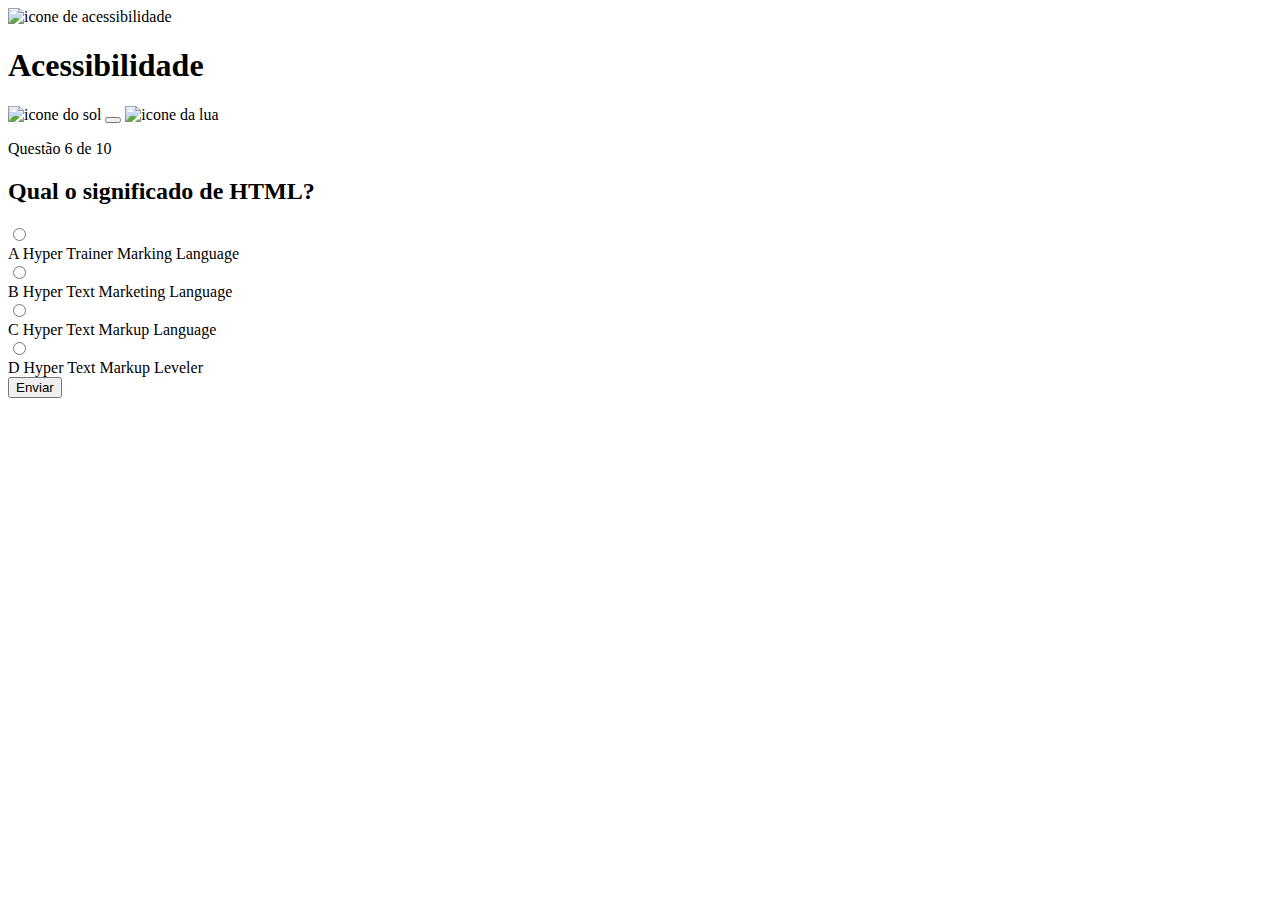
==== pages/quiz/quiz.html @ 0f72f3a6 "parte final das alternativas finalizada e pagina finalizada" ====
<!DOCTYPE html>
<html lang="en">
<head>
    <meta charset="UTF-8">
    <meta name="viewport" content="width=device-width, initial-scale=1.0">
    <title>Quiz App</title>
</head>
<body>
    <header>
        <div class="assunto">
            <div class="assunto_icone">
                <img src="../../assets/images/icon-accessibility.svg" alt="icone de acessibilidade">
            </div>

            <h1>Acessibilidade</h1>
        </div>

        <div class="tema">
            <img src="../../assets/images/icon-sun-dark.svg" alt="icone do sol">
            
            <button>
                <div></div>
            </button>
            <img src="../../assets/images/icon-moon-dark.svg" alt="icone da lua">
        </div>
    </header>

    <main>
        <section class="pergunta">
             <p>Questão 6 de 10</p>
             
             <h2>Qual o significado de HTML?</h2>
            
             <div class="barra_progresso">
            
            </div>
            </section>

            <section class="alternativas">
                <form action="">
                    <label for="alternativa_a">
                        <input type="radio" id="alternativa_a">
                        <div>
                          <span>A</span>
                          Hyper Trainer Marking Language
                        </div>
                    </label>

                    <label for="alternativa_b">
                        <input type="radio" id="alternativa_b">
                        <div>
                            <span>B</span>
                            Hyper Text Marketing Language
                        </div>  
                    </label>

                    <label for="alternativa_c">
                        <input type="radio" id="alternativa_c">
                        <div>
                            <span>C</span>
                            Hyper Text Markup Language
                        </div>
                    </label> 
                    
                    <label for="alternativa_d">
                        <input type="radio" id="alternativa_d">
                        <div>
                            <span>D</span>
                            Hyper Text Markup Leveler
                        </div>
                    </label> 
                </form>

                <button>Enviar</button>
            </section>
    </main>
</body>
</html>
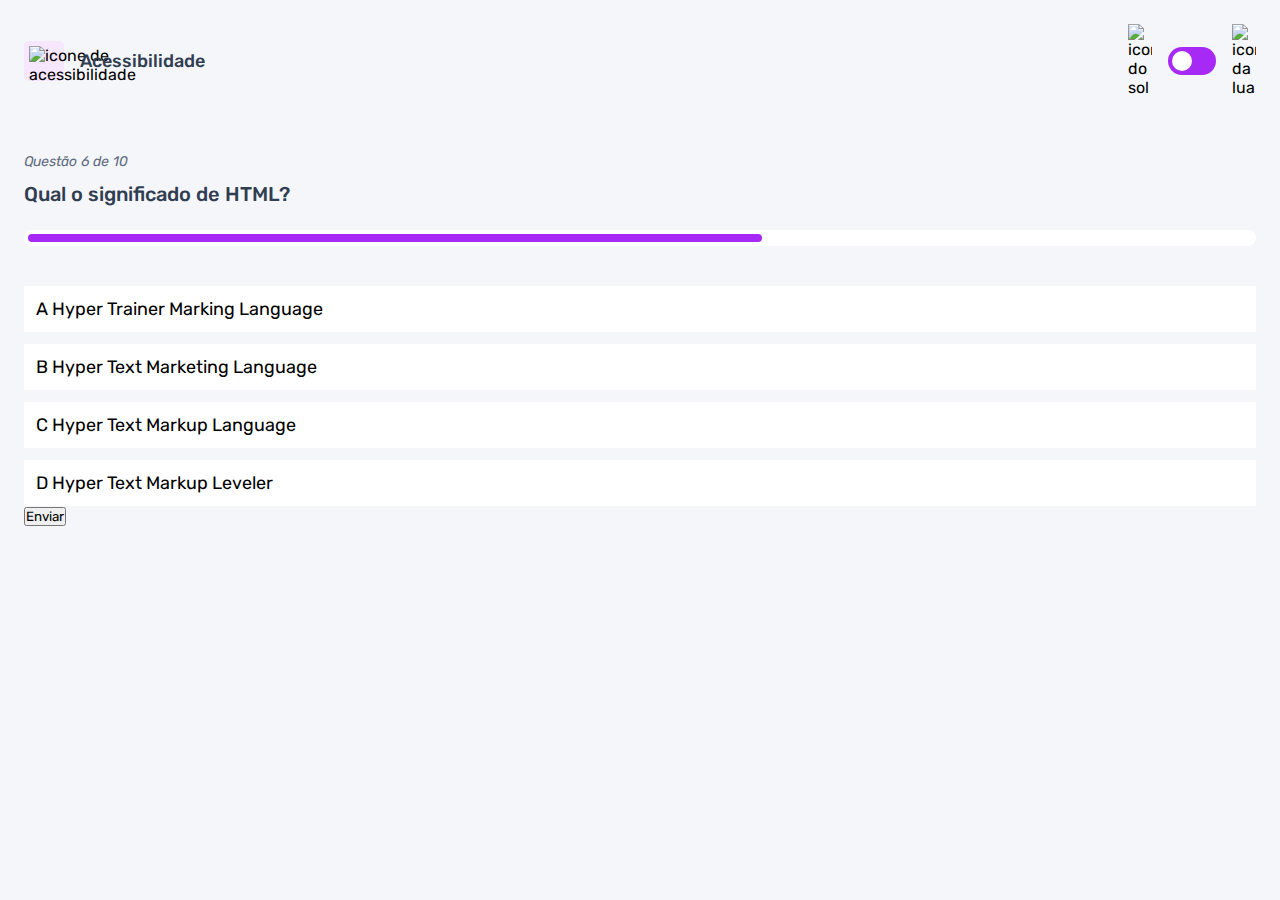
==== commit 87f001ac: "estilização da pagina do quiz na metade" ====
--- a/pages/quiz/quiz.html
+++ b/pages/quiz/quiz.html
@@ -3,6 +3,10 @@
 <head>
     <meta charset="UTF-8">
     <meta name="viewport" content="width=device-width, initial-scale=1.0">
+    <link rel="preconnect" href="https://fonts.googleapis.com">
+    <link rel="preconnect" href="https://fonts.gstatic.com" crossorigin>
+    <link href="https://fonts.googleapis.com/css2?family=Rubik:ital,wght@0,300..900;1,300..900&display=swap" rel="stylesheet">
+    <link rel="stylesheet" href="quiz.css">
     <title>Quiz App</title>
 </head>
 <body>
@@ -32,7 +36,7 @@
              <h2>Qual o significado de HTML?</h2>
             
              <div class="barra_progresso">
-            
+                  <div></div>
             </div>
             </section>
 
--- a/pages/quiz/quiz.css
+++ b/pages/quiz/quiz.css
@@ -0,0 +1,173 @@
+* {
+    margin: 0;
+    padding: 0;
+    box-sizing:border-box;
+    font-family: "Rubik", sans-serif;
+    -webkit-font-smoothing: antialiased;
+}
+
+:root {
+    --bg-color:#f4f6fa;
+    --purple:#a729f5;
+    --white:#fff;
+    --primary-text-color:#313e51;
+    --secondary-text-color:#626c7f;
+    --button-bg:#fff;
+    --bg-html:#fff1e9;
+    --bg-css:#e0fdef;
+    --bg-javascript: #ebf0ff;
+    --bg-acessibilidade: #f6e7ff;
+    --shadow: 0px 16px 40px 0px rgba(143, 160, 193, 0.14);
+    --bg-mobile:url(../../assets/images/pattern-background-mobile-light.svg);
+    --bg-desktop:url(../../assets/images/pattern-background-desktop-light.svg);
+}
+
+body.escuro {
+    --bg-color:#313e51;
+    --bg-mobile:url(../../assets/images/pattern-background-mobile-dark.svg);
+    --bg-desktop:url(../../assets/images/pattern-background-desktop-dark.svg);
+    --primary-text-color:#fff;
+    --button-bg: #3b4d66;
+    --shadow: 0px 16px 40px 0px rgba(49,62, 81, 0.14);
+    --secondary-text-color: #abc1e1;
+}
+
+body{
+    height: 100svh;
+    background: var(--bg-mobile) var(--bg-color);
+    background-repeat: no-repeat;
+    background-size: cover;
+}
+
+header {
+   display: flex;
+   justify-content: space-between;
+   padding: 16px 24px;
+
+}
+
+.assunto {
+    display: flex;
+    align-items: center;
+    gap: 16px;
+}
+
+
+.assunto_icone {
+    background: var(--bg-acessibilidade);
+    width: 40px;
+    height: 40px;
+    padding: 5px;
+    border-radius: 5px;
+}
+
+.assunto_icone img {
+    width: 100%;
+}
+
+.assunto h1 {
+    font-size: 18px;
+    font-weight: 500;
+    color: var(--primary-text-color);
+}
+
+.tema {
+    padding: 8px 0;
+    display: flex;
+    align-items: center;
+    gap: 8px;
+ }
+ 
+ .tema img {
+     width: 16px;
+ }
+ 
+ .tema button {
+     height: 20px;
+     width: 32px;
+     background: var(--purple);
+     border: 0;
+     border-radius: 999px;
+     padding: 4px;
+ }
+ 
+ .tema button div {
+     background: var(--white);
+     width: 12px;
+     height: 12px;
+     border-radius: 999px; 
+ }
+
+main {
+    padding: 32px 24px;
+}
+
+.pergunta{
+    margin-bottom:40px;
+}
+.pergunta p {
+    font-style: italic;
+    font-size: 14px;
+    color: var(--secondary-text-color);
+    margin-bottom: 12px;
+}
+
+.pergunta h2 {
+    font-size: 20px;
+    font-weight: 500;
+    color: var(--primary-text-color);
+    line-height: 24px;
+    margin-bottom: 24px;
+}
+
+.barra_progresso {
+    background: var(--button-bg);
+    height: 16px;
+    padding: 4px;
+    border-radius: 999px;
+    
+}
+
+.barra_progresso div {
+    height: 100%;
+    width: 60%;
+    background: var(--purple);
+    border-radius: 999px;
+}
+
+.alternativas form {
+    display: flex;
+    flex-direction: column;
+    gap: 12px;
+}
+.alternativas label {
+    display: block;
+    padding: 12px;
+    background: var(--button-bg);
+    font-size: 18px;
+}
+
+.alternativas input {
+    display: none;
+}
+
+@media (min-width: 1100px) {
+    .tema {
+        gap: 16px; 
+     }
+     
+     
+     .tema img {
+         width: 24px;
+     }
+ 
+     .tema button {
+         width:48px;
+         height: 28px;
+     }
+     
+     .tema button div {
+         width:20px;
+         height:20px;
+     }
+}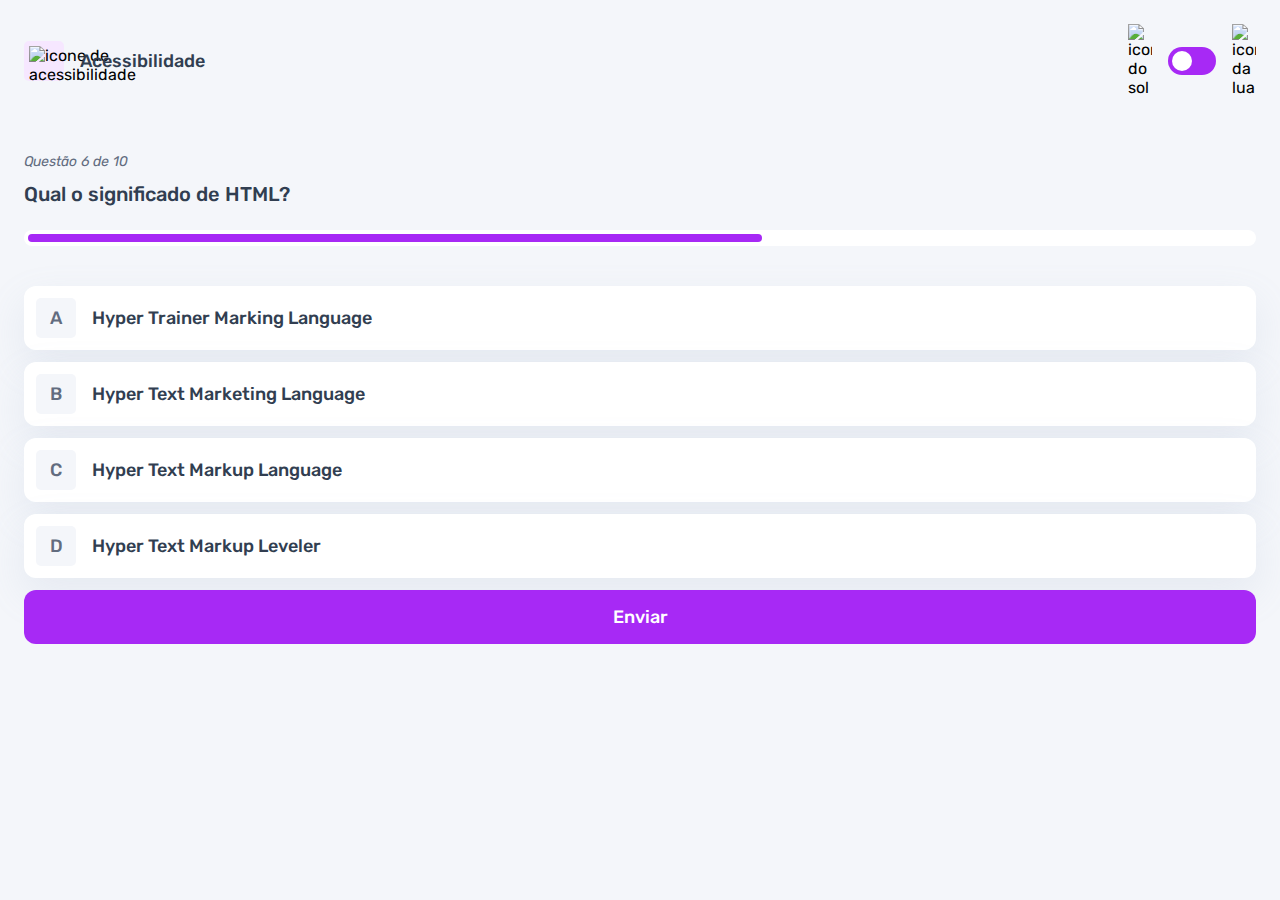
==== commit ae492d12: "adicionando o efeito de seleção nas alternativas" ====
--- a/pages/quiz/quiz.html
+++ b/pages/quiz/quiz.html
@@ -43,7 +43,7 @@
             <section class="alternativas">
                 <form action="">
                     <label for="alternativa_a">
-                        <input type="radio" id="alternativa_a">
+                        <input type="radio" id="alternativa_a" name="alternativa">
                         <div>
                           <span>A</span>
                           Hyper Trainer Marking Language
@@ -51,7 +51,7 @@
                     </label>
 
                     <label for="alternativa_b">
-                        <input type="radio" id="alternativa_b">
+                        <input type="radio" id="alternativa_b" name="alternativa">
                         <div>
                             <span>B</span>
                             Hyper Text Marketing Language
@@ -59,7 +59,7 @@
                     </label>
 
                     <label for="alternativa_c">
-                        <input type="radio" id="alternativa_c">
+                        <input type="radio" id="alternativa_c" name="alternativa">
                         <div>
                             <span>C</span>
                             Hyper Text Markup Language
@@ -67,7 +67,7 @@
                     </label> 
                     
                     <label for="alternativa_d">
-                        <input type="radio" id="alternativa_d">
+                        <input type="radio" id="alternativa_d" name="alternativa">
                         <div>
                             <span>D</span>
                             Hyper Text Markup Leveler
--- a/pages/quiz/quiz.css
+++ b/pages/quiz/quiz.css
@@ -17,6 +17,8 @@
     --bg-css:#e0fdef;
     --bg-javascript: #ebf0ff;
     --bg-acessibilidade: #f6e7ff;
+    --green: #26d782;
+    --red: #ee5454;
     --shadow: 0px 16px 40px 0px rgba(143, 160, 193, 0.14);
     --bg-mobile:url(../../assets/images/pattern-background-mobile-light.svg);
     --bg-desktop:url(../../assets/images/pattern-background-desktop-light.svg);
@@ -139,18 +141,65 @@
     display: flex;
     flex-direction: column;
     gap: 12px;
+    margin-bottom: 12px;
 }
 .alternativas label {
     display: block;
     padding: 12px;
     background: var(--button-bg);
     font-size: 18px;
+    font-weight: 500;
+    border-radius: 12px;
+    box-shadow: var(--shadow);
+    color: var(--primary-text-color);
+    
+}
+
+.alternativas label:has(input:checked) {
+    outline: 3px solid var(--purple);
+
+    & span {
+        background: var(--purple);
+        color: var(--white);
+    }
 }
 
 .alternativas input {
     display: none;
 }
 
+.alternativas div {
+    display: flex;
+    align-items: center;
+    gap: 16px;
+}
+
+.alternativas div span {
+    display: block;
+    width: 40px;
+    height: 40px;
+    background: var(--bg-color);
+    color: var(--secondary-text-color);
+
+    display: flex;
+    align-items: center;
+    justify-content: center;
+    border-radius: 5px;
+    flex-shrink: 0;
+}
+
+.alternativas button {
+    padding: 16px;
+    border-radius: 12px;
+    border: none;
+    background: var(--purple);
+    color: var(--white);
+    width: 100%;
+
+    font-size: 18px;
+    font-weight: 500;
+
+}
 @media (min-width: 1100px) {
     .tema {
         gap: 16px; 
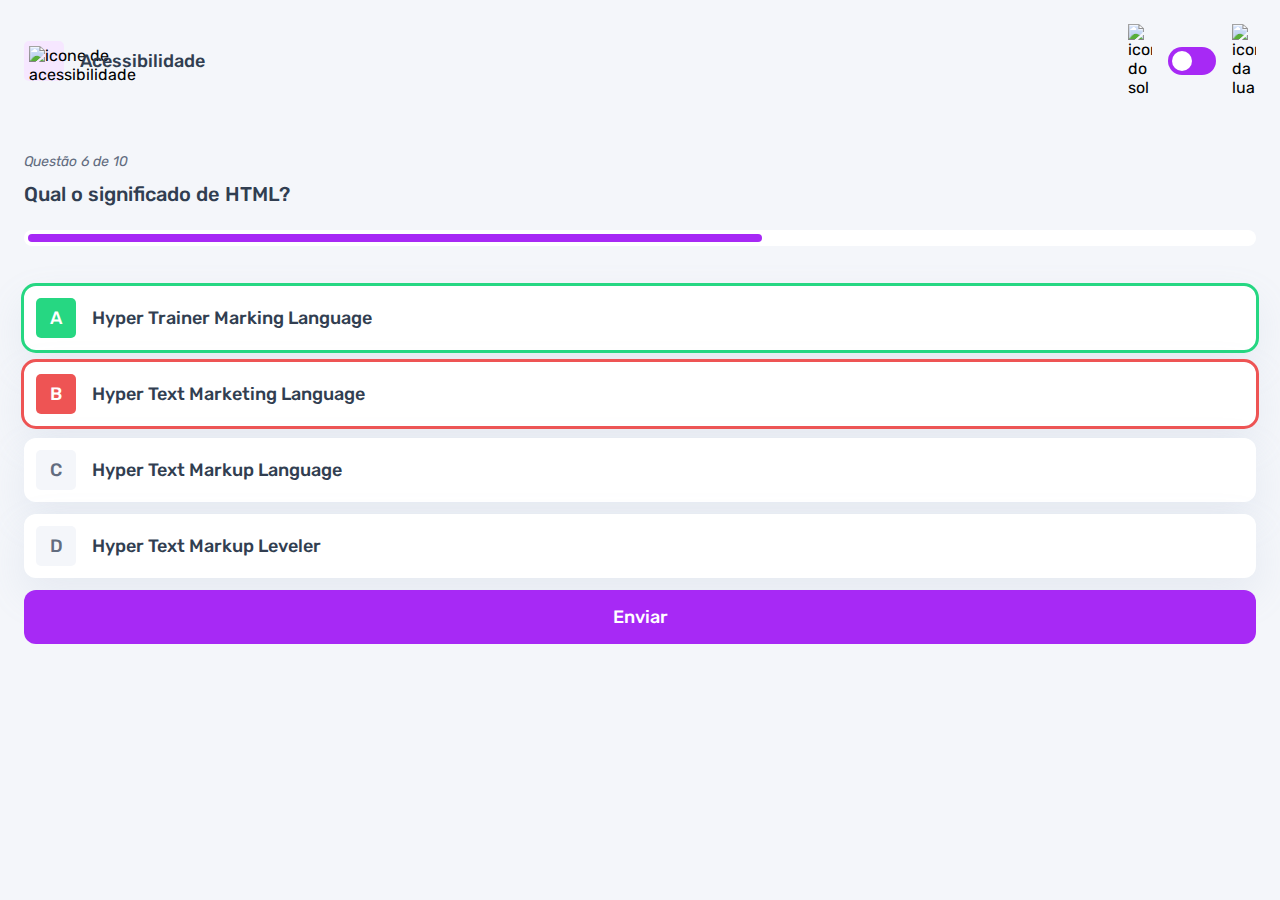
==== commit d65fd3e1: "adicionado o efeito para alternativas corretas e erradas" ====
--- a/pages/quiz/quiz.html
+++ b/pages/quiz/quiz.html
@@ -42,7 +42,7 @@
 
             <section class="alternativas">
                 <form action="">
-                    <label for="alternativa_a">
+                    <label for="alternativa_a" id="correta">
                         <input type="radio" id="alternativa_a" name="alternativa">
                         <div>
                           <span>A</span>
@@ -50,7 +50,7 @@
                         </div>
                     </label>
 
-                    <label for="alternativa_b">
+                    <label for="alternativa_b" id="errada">
                         <input type="radio" id="alternativa_b" name="alternativa">
                         <div>
                             <span>B</span>
--- a/pages/quiz/quiz.css
+++ b/pages/quiz/quiz.css
@@ -107,6 +107,7 @@
 .pergunta{
     margin-bottom:40px;
 }
+
 .pergunta p {
     font-style: italic;
     font-size: 14px;
@@ -164,6 +165,23 @@
     }
 }
 
+.alternativas label#correta {
+    outline: 3px solid var(--green);
+
+    & span {
+        background: var(--green);
+        color: var(--white);
+    }
+}
+
+.alternativas label#errada {
+    outline: 3px solid var(--red);
+
+    & span {
+        background: var(--red);
+        color: var(--white);
+    }
+}
 .alternativas input {
     display: none;
 }
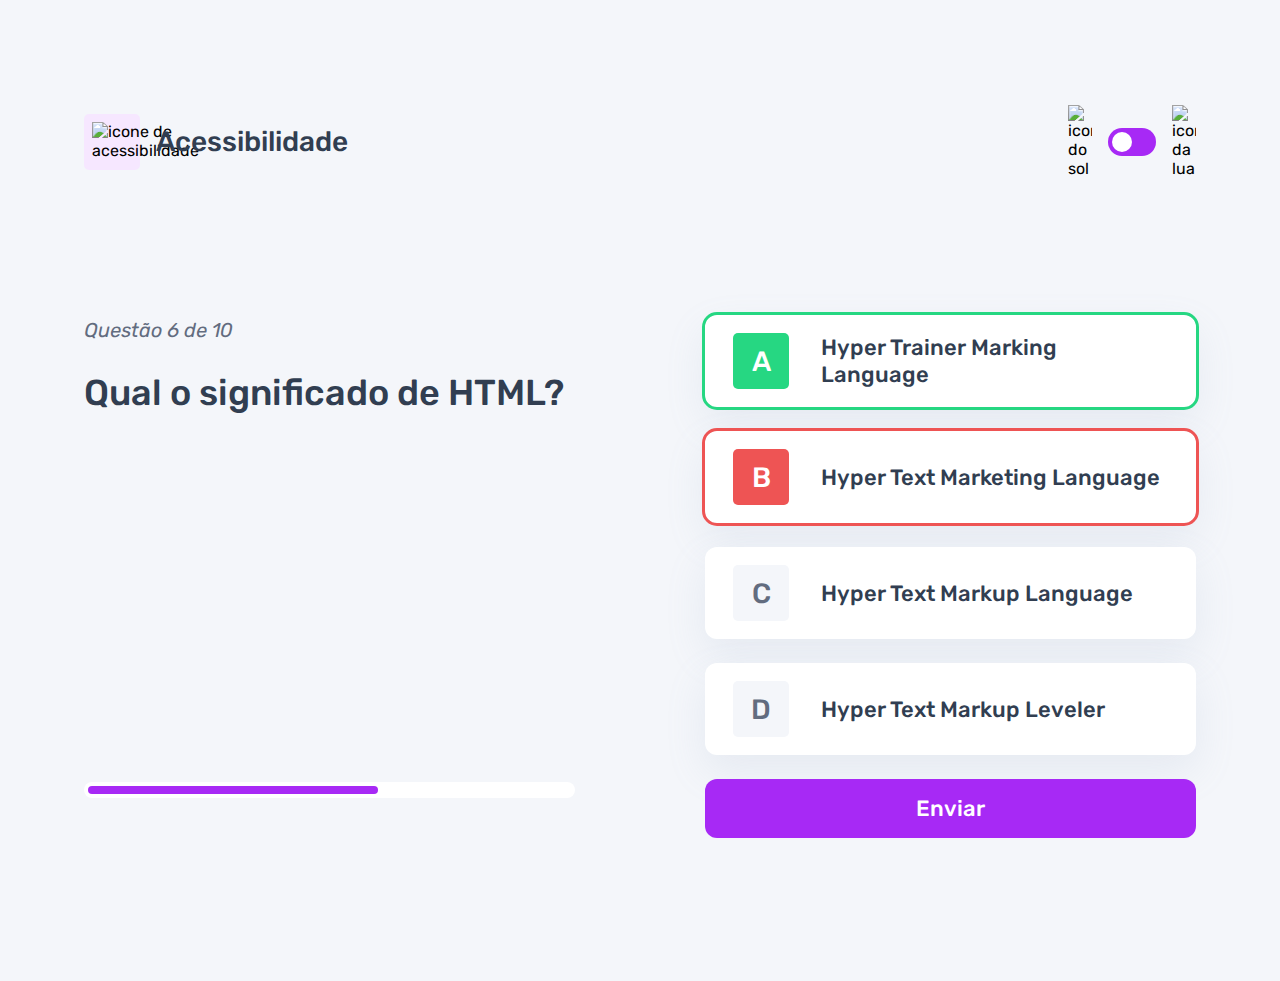
==== commit 99cc0d78: "adicionada a responsividade para desktop" ====
--- a/pages/quiz/quiz.html
+++ b/pages/quiz/quiz.html
@@ -31,10 +31,11 @@
 
     <main>
         <section class="pergunta">
+            <div>
              <p>Questão 6 de 10</p>
              
              <h2>Qual o significado de HTML?</h2>
-            
+            </div>
              <div class="barra_progresso">
                   <div></div>
             </div>
--- a/pages/quiz/quiz.css
+++ b/pages/quiz/quiz.css
@@ -219,6 +219,22 @@
 
 }
 @media (min-width: 1100px) {
+    header {
+        margin-block: 81px;
+        max-width: 1160px;
+        margin-inline: auto;
+    }
+    
+    .assunto_icone{
+        width: 56px;
+        height: 56px;
+        padding: 8px;
+    }
+    
+    .assunto h1 {
+        font-size: 28px;
+    }
+    
     .tema {
         gap: 16px; 
      }
@@ -237,4 +253,57 @@
          width:20px;
          height:20px;
      }
+
+     main {
+        max-width: 1160px;
+        margin-inline: auto;
+
+        display: flex;
+        gap: 130px;
+     }
+
+     section {
+        width: 100%;
+     }
+
+     .pergunta {
+        display: flex;
+        flex-direction: column;
+        justify-content: space-between;
+     }
+     
+     .pergunta p {
+        font-size: 20px;
+        line-height: 30px;
+        margin-bottom: 27px;
+     }
+
+     .pergunta h2 {
+        font-size: 36px;
+        line-height: 42px;
+     }
+
+     .alternativas form {
+        gap: 24px;
+        margin-bottom: 24px;
+     }
+     
+     .alternativas label {
+        font-size: 22px;
+        padding: 18px 28px;
+     }
+     
+     .alternativas div {
+        gap: 32px;
+     }
+     
+     .alternativas div span {
+        width: 56px;
+        height: 56px;
+        font-size: 28px;
+     }
+
+     .alternativas button {
+        font-size: 22px;
+     }
 }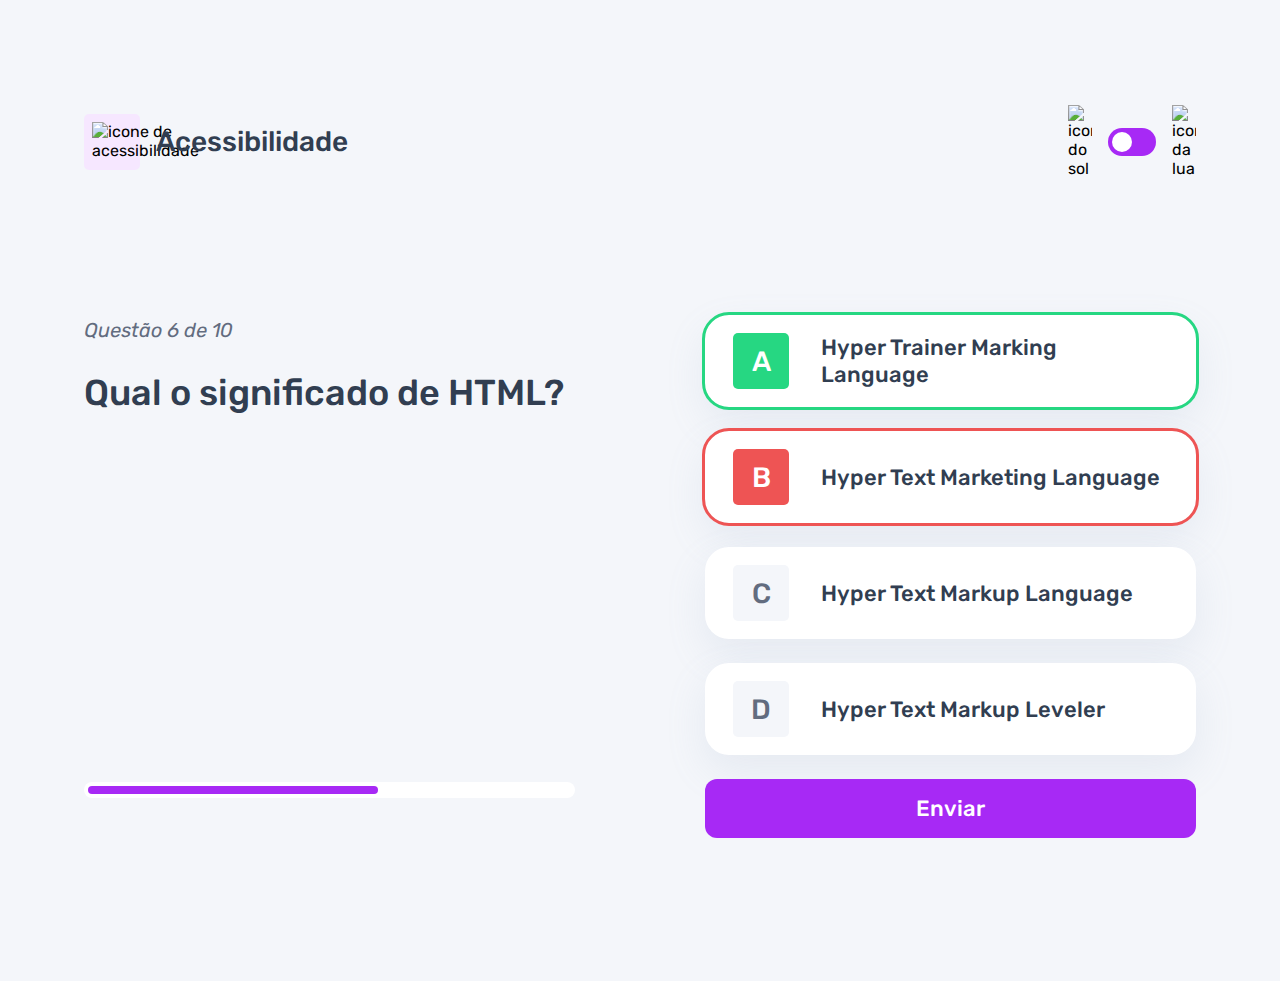
==== commit 367352b3: "adição do javascript do quiz.html para trocar o tema" ====
--- a/pages/quiz/quiz.html
+++ b/pages/quiz/quiz.html
@@ -7,6 +7,7 @@
     <link rel="preconnect" href="https://fonts.gstatic.com" crossorigin>
     <link href="https://fonts.googleapis.com/css2?family=Rubik:ital,wght@0,300..900;1,300..900&display=swap" rel="stylesheet">
     <link rel="stylesheet" href="quiz.css">
+    <script src="./quiz.js" type="module" defer></script>
     <title>Quiz App</title>
 </head>
 <body>
--- a/pages/quiz/quiz.css
+++ b/pages/quiz/quiz.css
@@ -8,7 +8,10 @@
 
 :root {
     --bg-color:#f4f6fa;
+    --bg-span: #f4f6fa;
+    --color-span: #626c7f;
     --purple:#a729f5;
+    --purple-hover:rgba(167, 41, 245, 0.7);
     --white:#fff;
     --primary-text-color:#313e51;
     --secondary-text-color:#626c7f;
@@ -26,6 +29,7 @@
 
 body.escuro {
     --bg-color:#313e51;
+    --color-span: #313e51;
     --bg-mobile:url(../../assets/images/pattern-background-mobile-dark.svg);
     --bg-desktop:url(../../assets/images/pattern-background-desktop-dark.svg);
     --primary-text-color:#fff;
@@ -91,6 +95,8 @@
      border: 0;
      border-radius: 999px;
      padding: 4px;
+     display: flex;
+     cursor: pointer;
  }
  
  .tema button div {
@@ -153,7 +159,15 @@
     border-radius: 12px;
     box-shadow: var(--shadow);
     color: var(--primary-text-color);
-    
+    cursor: pointer;
+    
+}
+
+.alternativas label:hover {
+    & span {
+        background: var(--bg-acessibilidade);
+        color: var(--purple);
+    }
 }
 
 .alternativas label:has(input:checked) {
@@ -196,8 +210,9 @@
     display: block;
     width: 40px;
     height: 40px;
-    background: var(--bg-color);
+    background: var(--bg-span);
     color: var(--secondary-text-color);
+    color: var(--color-span);
 
     display: flex;
     align-items: center;
@@ -216,9 +231,22 @@
 
     font-size: 18px;
     font-weight: 500;
-
-}
+    transition: background 0.3;
+
+}
+
+.alternativas button:hover{
+    background: var(--purple-hover);
+    cursor: pointer;
+}
+
 @media (min-width: 1100px) {
+    body {
+        background: var(--bg-desktop) var(--bg-color);
+        background-size: cover;
+        background-repeat: no-repeat;
+    }
+    
     header {
         margin-block: 81px;
         max-width: 1160px;
@@ -291,6 +319,7 @@
      .alternativas label {
         font-size: 22px;
         padding: 18px 28px;
+        border-radius:24px;
      }
      
      .alternativas div {
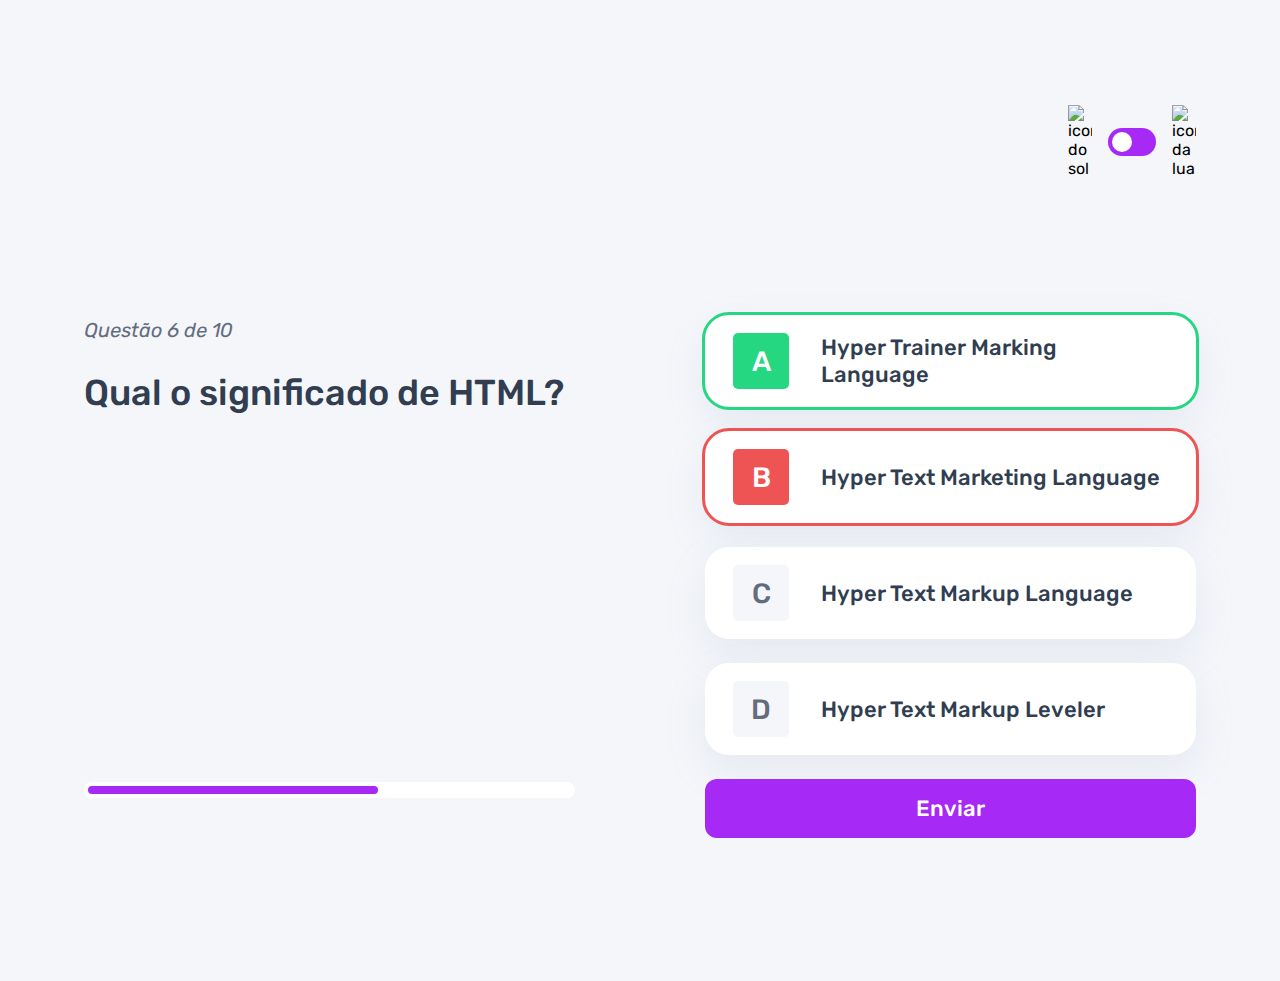
==== commit bac161a3: "alteração dinamica do assunto da pagina" ====
--- a/pages/quiz/quiz.html
+++ b/pages/quiz/quiz.html
@@ -14,10 +14,10 @@
     <header>
         <div class="assunto">
             <div class="assunto_icone">
-                <img src="../../assets/images/icon-accessibility.svg" alt="icone de acessibilidade">
+                <img src="" alt="">
             </div>
 
-            <h1>Acessibilidade</h1>
+            <h1></h1>
         </div>
 
         <div class="tema">
--- a/pages/quiz/quiz.css
+++ b/pages/quiz/quiz.css
@@ -60,11 +60,26 @@
 
 
 .assunto_icone {
-    background: var(--bg-acessibilidade);
     width: 40px;
     height: 40px;
     padding: 5px;
     border-radius: 5px;
+}
+
+.assunto_icone.html {
+    background: var(--bg-html);
+}
+
+.assunto_icone.css {
+    background: var(--bg-css);
+}
+
+.assunto_icone.javascript {
+    background: var(--bg-javascript);
+}
+
+.assunto_icone.acessibilidade {
+    background: var(--bg-acessibilidade);
 }
 
 .assunto_icone img {
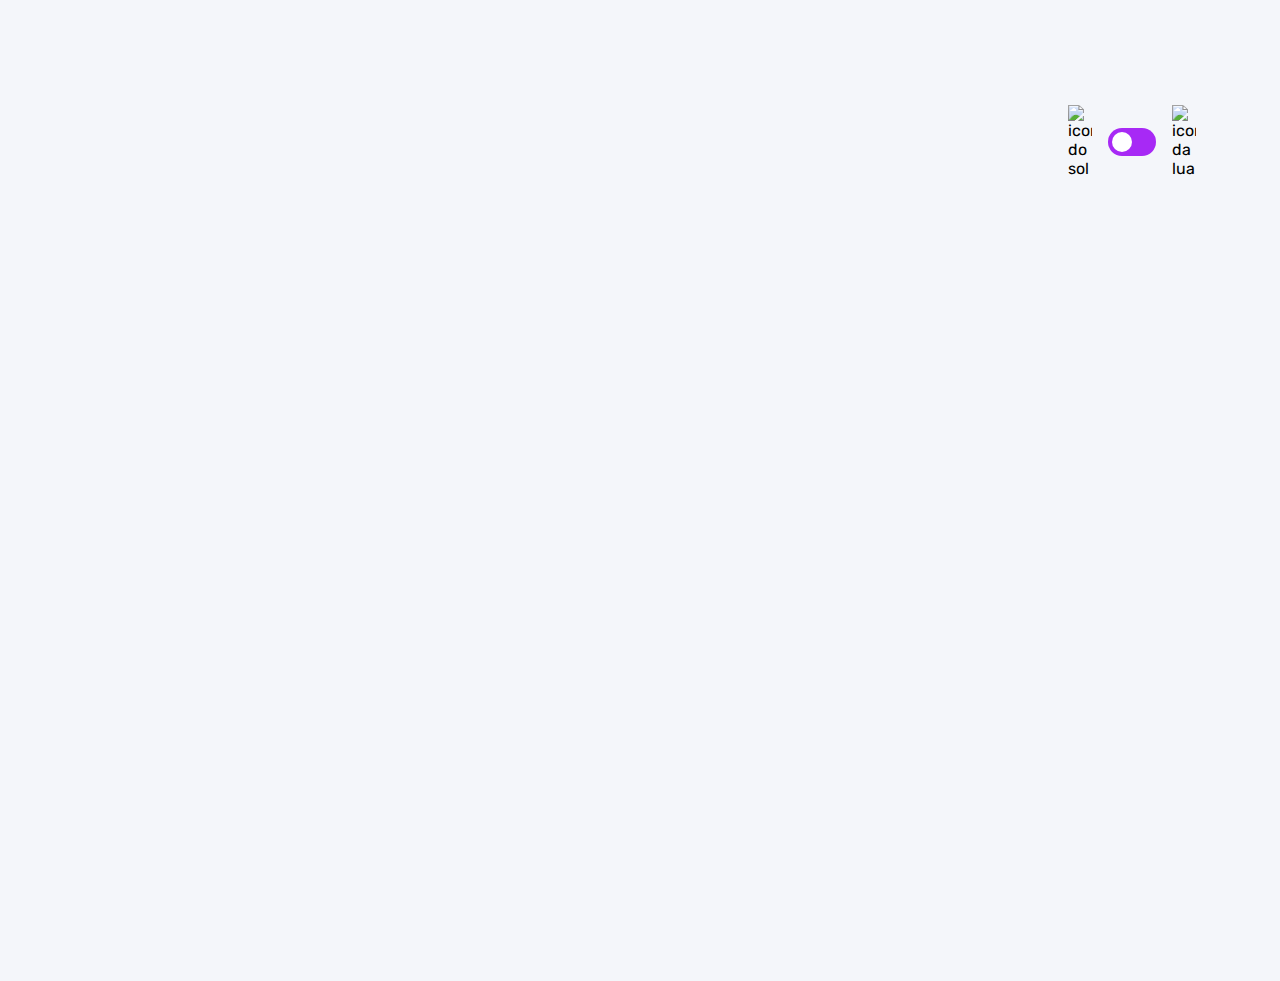
==== commit df1f3719: "adicionada as funções de buscar as perguntas e montar as perguntas no html" ====
--- a/pages/quiz/quiz.html
+++ b/pages/quiz/quiz.html
@@ -31,54 +31,6 @@
     </header>
 
     <main>
-        <section class="pergunta">
-            <div>
-             <p>Questão 6 de 10</p>
-             
-             <h2>Qual o significado de HTML?</h2>
-            </div>
-             <div class="barra_progresso">
-                  <div></div>
-            </div>
-            </section>
-
-            <section class="alternativas">
-                <form action="">
-                    <label for="alternativa_a" id="correta">
-                        <input type="radio" id="alternativa_a" name="alternativa">
-                        <div>
-                          <span>A</span>
-                          Hyper Trainer Marking Language
-                        </div>
-                    </label>
-
-                    <label for="alternativa_b" id="errada">
-                        <input type="radio" id="alternativa_b" name="alternativa">
-                        <div>
-                            <span>B</span>
-                            Hyper Text Marketing Language
-                        </div>  
-                    </label>
-
-                    <label for="alternativa_c">
-                        <input type="radio" id="alternativa_c" name="alternativa">
-                        <div>
-                            <span>C</span>
-                            Hyper Text Markup Language
-                        </div>
-                    </label> 
-                    
-                    <label for="alternativa_d">
-                        <input type="radio" id="alternativa_d" name="alternativa">
-                        <div>
-                            <span>D</span>
-                            Hyper Text Markup Leveler
-                        </div>
-                    </label> 
-                </form>
-
-                <button>Enviar</button>
-            </section>
     </main>
 </body>
 </html>--- a/pages/quiz/quiz.css
+++ b/pages/quiz/quiz.css
@@ -154,7 +154,6 @@
 
 .barra_progresso div {
     height: 100%;
-    width: 60%;
     background: var(--purple);
     border-radius: 999px;
 }
